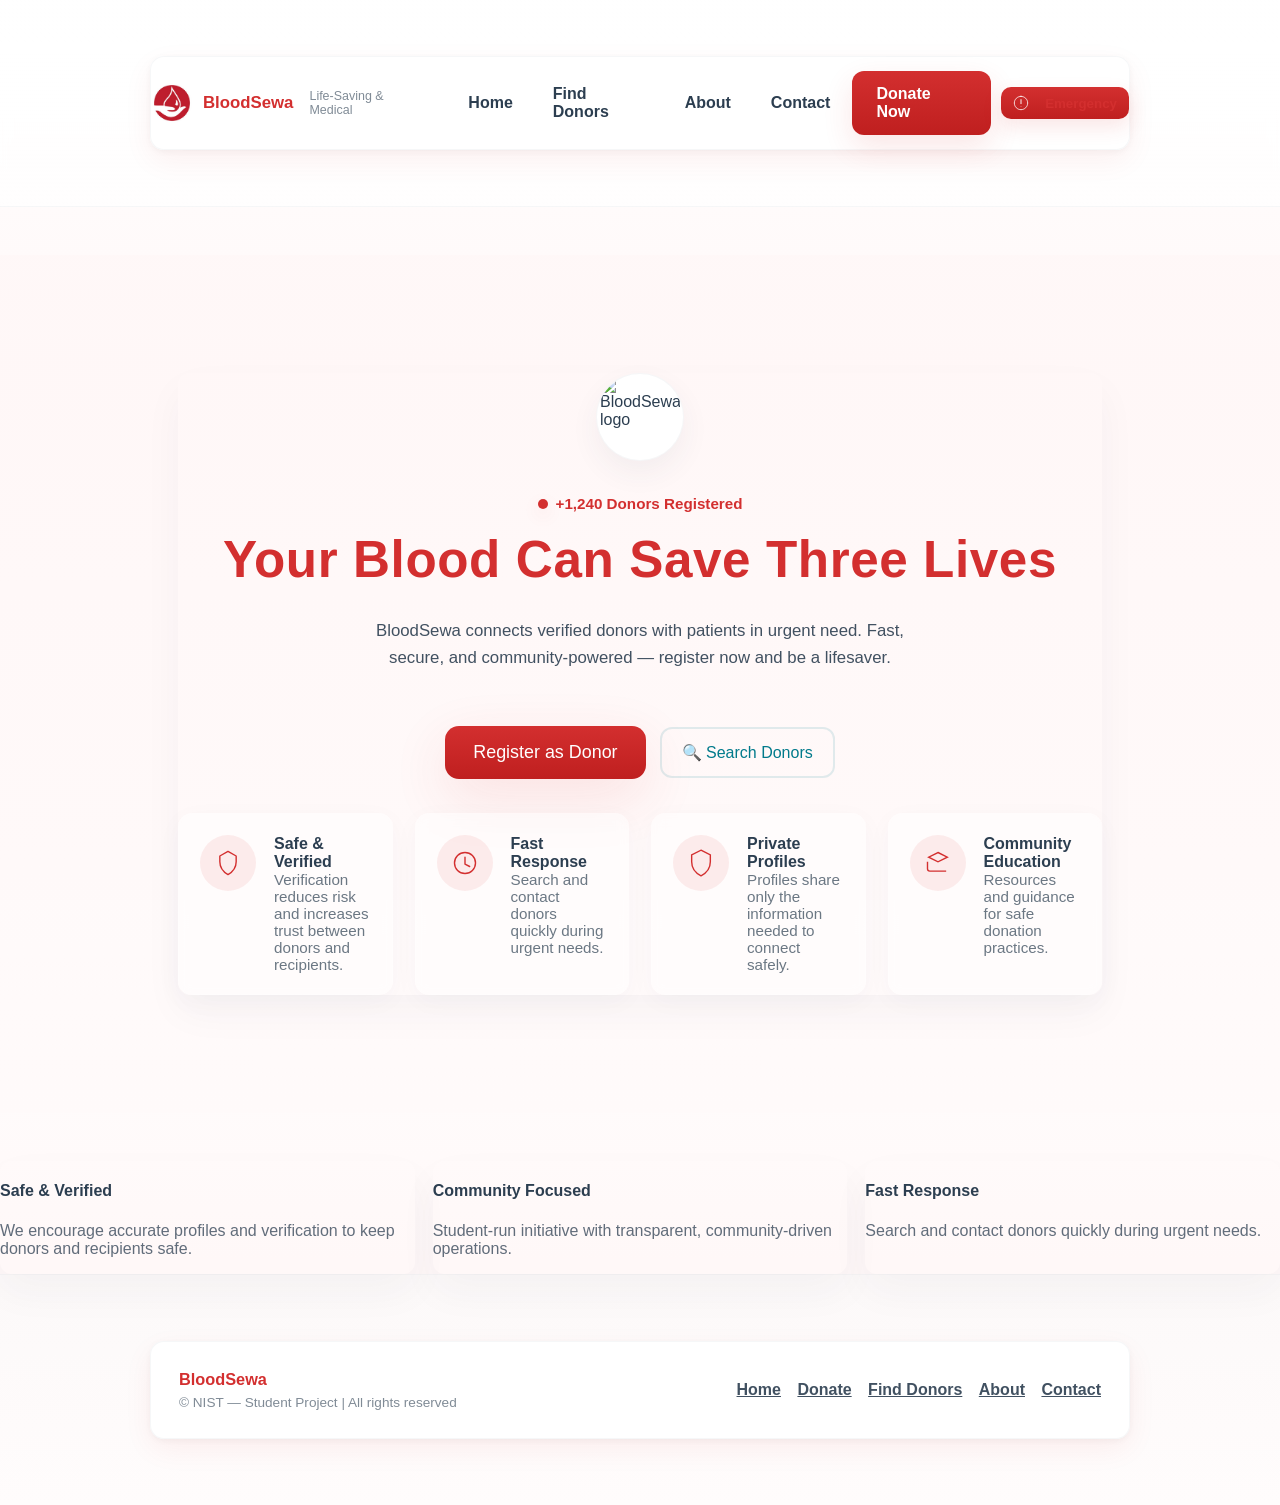
==== index.html @ 27cb2e5c "Saved progress of a working ver" ====
<!doctype html>
<html lang="en">
<head>
  <meta charset="utf-8" />
  <meta name="viewport" content="width=device-width,initial-scale=1" />
  <title>BloodSewa — Donate Blood. Save Lives.</title>
  <link rel="stylesheet" href="assets/style.css">
</head>
<body>
  <header class="site-header">
    <div class="container header-inner">
      <div class="brand">
        <img src="assets/logo.jpg" alt="BloodSewa" class="logo" onerror="this.style.display='none'" />
        <a href="index.html" class="brand-title">BloodSewa</a>
        <span class="brand-sub">Life-Saving & Medical</span>
      </div>

      <nav class="main-nav" aria-label="Primary navigation">
        <a href="index.html" class="nav-link">Home</a>
        <a href="search.php" class="nav-link">Find Donors</a>
        <a href="about.php" class="nav-link">About</a>
        <a href="contact.php" class="nav-link">Contact</a>
      </nav>

      <div style="margin-left:auto; display:flex; gap:10px; align-items:center;">
        <a href="register.php" class="btn btn-primary">Donate Now</a>
        <button id="emergencyBtn" class="btn" aria-label="Emergency contacts">
          <!-- phone / alert icon -->
          <svg width="16" height="16" viewBox="0 0 24 24" fill="none" xmlns="http://www.w3.org/2000/svg" aria-hidden="true"><path d="M12 2C6.48 2 2 6.48 2 12s4.48 10 10 10 10-4.48 10-10S17.52 2 12 2z" stroke="currentColor" stroke-width="1.2" stroke-linecap="round" stroke-linejoin="round"/><path d="M12 7v6" stroke="currentColor" stroke-width="1.4" stroke-linecap="round" stroke-linejoin="round"/><circle cx="12" cy="17" r="0.6" fill="currentColor"/></svg>
          <span style="font-weight:700; color:var(--primary); margin-left:4px">Emergency</span>
        </button>
      </div>
    </div>
  </header>

  <section class="hero-outer" aria-hidden="false">
    <div class="container">
      <section class="hero" aria-labelledby="hero-heading">
        <div class="hero-card">
          <div style="display:flex; align-items:center; gap:10px; justify-content:center; flex-direction:column;">
            <div class="hero-logo"><img src="assets/logo.jpeg" alt="BloodSewa logo"></div>
            <div class="live-stats"><span class="live-pulse" aria-hidden="true"></span>+1,240 Donors Registered</div>
            <h1 id="hero-heading" class="shimmer">Your Blood Can Save Three Lives</h1>
            <p class="lead">BloodSewa connects verified donors with patients in urgent need. Fast, secure, and community-powered — register now and be a lifesaver.</p>

            <div style="margin-top:26px; display:flex; gap:14px; align-items:center; justify-content:center; flex-wrap:wrap">
              <a class="cta-large" href="register.php">Register as Donor</a>
              <a class="cta-outline" href="search.php">🔍 Search Donors</a>
            </div>
          </div>

          <div class="features-grid" style="margin-top:34px; justify-content:center">
            <div class="feature-card">
              <div class="feature-icon" aria-hidden="true">
                <svg width="28" height="28" viewBox="0 0 24 24" fill="none"><path d="M12 2l7 4v5c0 5-3.5 9-7 11-3.5-2-7-6-7-11V6l7-4z" stroke="currentColor" stroke-width="1.2" stroke-linecap="round" stroke-linejoin="round"/></svg>
              </div>
              <div>
                <div class="feature-title">Safe & Verified</div>
                <div class="feature-desc">Verification reduces risk and increases trust between donors and recipients.</div>
              </div>
            </div>

            <div class="feature-card">
              <div class="feature-icon" aria-hidden="true">
                <svg width="28" height="28" viewBox="0 0 24 24" fill="none"><circle cx="12" cy="12" r="9" stroke="currentColor" stroke-width="1.2"/><path d="M12 7v6l4 2" stroke="currentColor" stroke-width="1.2" stroke-linecap="round" stroke-linejoin="round"/></svg>
              </div>
              <div>
                <div class="feature-title">Fast Response</div>
                <div class="feature-desc">Search and contact donors quickly during urgent needs.</div>
              </div>
            </div>

            <div class="feature-card">
              <div class="feature-icon" aria-hidden="true">
                <svg width="28" height="28" viewBox="0 0 24 24" fill="none"><path d="M12 1l8 4v6c0 6-4 10-8 12-4-2-8-6-8-12V5l8-4z" stroke="currentColor" stroke-width="1.2"/></svg>
              </div>
              <div>
                <div class="feature-title">Private Profiles</div>
                <div class="feature-desc">Profiles share only the information needed to connect safely.</div>
              </div>
            </div>

            <div class="feature-card">
              <div class="feature-icon" aria-hidden="true">
                <svg width="28" height="28" viewBox="0 0 24 24" fill="none"><path d="M12 3l8 4-8 4-8-4 8-4z" stroke="currentColor" stroke-width="1.2"/><path d="M3 11v6c0 1.2.8 2 2 2h14" stroke="currentColor" stroke-width="1.2"/></svg>
              </div>
              <div>
                <div class="feature-title">Community Education</div>
                <div class="feature-desc">Resources and guidance for safe donation practices.</div>
              </div>
            </div>
          </div>
        </div>

        <!-- removed hero image to keep layout minimal and premium -->
      </section>
    </div>
  </section>
    <section style="margin-top:28px; display:grid; grid-template-columns:repeat(auto-fit,minmax(220px,1fr)); gap:18px">
      <div class="hero-card">
        <h4>Safe & Verified</h4>
        <p style="color:rgba(44,62,80,0.75)">We encourage accurate profiles and verification to keep donors and recipients safe.</p>
      </div>
      <div class="hero-card">
        <h4>Community Focused</h4>
        <p style="color:rgba(44,62,80,0.75)">Student-run initiative with transparent, community-driven operations.</p>
      </div>
      <div class="hero-card">
        <h4>Fast Response</h4>
        <p style="color:rgba(44,62,80,0.75)">Search and contact donors quickly during urgent needs.</p>
      </div>
    </section>
  </main>

  <footer class="site-footer">
    <div class="container footer-inner">
      <div class="footer-left">
        <strong>BloodSewa</strong>
        <small>© NIST — Student Project | All rights reserved</small>
      </div>
      <div class="footer-links">
        <a href="index.html">Home</a>
        <a href="register.php">Donate</a>
        <a href="search.php">Find Donors</a>
        <a href="about.php">About</a>
        <a href="contact.php">Contact</a>
      </div>
    </div>
  </footer>

  <script src="assets/app.js"></script>
  <script>
    document.getElementById('emergencyBtn')?.addEventListener('click', ()=>{
      const confirmMsg = 'In case of emergency call local services immediately.\nDo you want to view quick emergency numbers?';
      if (!confirm(confirmMsg)) return; alert('Emergency contacts:\n• Local Hospital: 102\n• Ambulance: 108\n• Blood Bank: Contact donors from search results');
    });
  </script>
</body>
</html>
---- assets/style.css ----
:root{
	--primary: #D32F2F; /* Blood Red */
	--white: #FFFFFF;
	--muted: #F5F5F5; /* Light Healthcare Gray */
	--ink: #2C3E50; /* Deep Charcoal */
	--accent: #bf1f1f;
	--glass: rgba(255,255,255,0.6);
}

*{box-sizing:border-box}
html,body{height:100%}
body {
	font-family: Inter, 'Segoe UI', Roboto, 'Helvetica Neue', Arial, sans-serif;
	background: linear-gradient(180deg,#fff 0%, #fff8f8 40%);
	color:var(--ink);
	-webkit-font-smoothing:antialiased;
	-moz-osx-font-smoothing:grayscale;
	margin:0;
}

.container{
	max-width:980px;
	margin:48px auto;
	padding:28px;
	background: linear-gradient(180deg,var(--white), #fff);
	border-radius:14px;
	box-shadow: 0 10px 30px rgba(200,20,20,0.06), 0 2px 6px rgba(11,18,32,0.04);
	border: 1px solid rgba(44,62,80,0.04);
}

header .container{display:flex;align-items:center;gap:12px}
/* Header */
.site-header{ position:sticky; top:0; z-index:1200; backdrop-filter: blur(6px); background: linear-gradient(180deg, rgba(255,255,255,0.85), rgba(255,255,255,0.65)); border-bottom:1px solid rgba(44,62,80,0.04) }
.header-inner{ display:flex; align-items:center; gap:18px; padding:14px 0 }
.brand{ display:flex; align-items:center; gap:10px }
.logo{ width:42px; height:42px; object-fit:cover; border-radius:999px; display:block; margin:0 auto }
.brand-title{ font-weight:700; color:var(--primary); text-decoration:none; font-size:1.05rem }
.brand-sub{ font-size:0.78rem; color:rgba(44,62,80,0.6); margin-left:6px }
.main-nav{ margin-left:18px; display:flex; gap:14px; align-items:center }
.nav-link{ color:var(--ink); text-decoration:none; padding:8px 10px; border-radius:8px; font-weight:600; position:relative; transition:all .3s ease }
.nav-link::after{ content:''; position:absolute; left:10px; right:10px; bottom:4px; height:2px; background:var(--primary); transform:scaleX(0); transform-origin:left; transition:transform .28s ease }
.nav-link:hover::after{ transform:scaleX(1) }
.nav-link.cta{ background:linear-gradient(180deg,var(--primary),var(--accent)); color:var(--white); box-shadow:0 8px 20px rgba(211,47,47,0.12) }
.nav-link.cta:hover{ transform:translateY(-2px) }

#emergencyBtn, .emergency-btn{ background: linear-gradient(180deg,var(--primary),var(--accent)); color:var(--white); border:none; padding:8px 12px; border-radius:10px; cursor:pointer; box-shadow:0 8px 20px rgba(211,47,47,0.12); transition:transform .18s ease }
.emergency-btn:hover{ transform:translateY(-3px) }

/* Floating fab for small devices */
.fab-emergency{ position:fixed; right:20px; bottom:22px; z-index:1000; border-radius:999px; width:60px; height:60px; display:flex;align-items:center;justify-content:center; background:var(--primary); color:#fff; box-shadow:0 12px 30px rgba(211,47,47,0.18); animation: pulse 2s infinite; }

@keyframes pulse{ 0%{ transform:scale(1); box-shadow:0 8px 18px rgba(200,0,0,0.18)} 50%{ transform:scale(1.03); box-shadow:0 18px 40px rgba(200,0,0,0.22)} 100%{ transform:scale(1); } }

/* Form styles */
label{ display:block; margin:12px 0; font-size:0.95rem; color:var(--ink) }
input, textarea, select{ display:block; padding:12px 14px; width:100%; max-width:520px; border-radius:8px; border:1px solid rgba(44,62,80,0.06); background:var(--white); transition: box-shadow .3s ease, transform .18s ease }
input:focus, textarea:focus, select:focus{ outline:none; box-shadow:0 12px 30px rgba(211,47,47,0.08); transform: translateY(-2px) }
button{ padding:12px 16px; background:linear-gradient(180deg,var(--primary),var(--accent)); color:var(--white); border:none; border-radius:8px; cursor:pointer; box-shadow:0 10px 26px rgba(211,47,47,0.12); transition: transform .18s ease, box-shadow .18s ease }
button:hover{ transform: translateY(-3px); box-shadow:0 18px 40px rgba(211,47,47,0.16) }

/* Result list / cards */
ul#results{ list-style:none; padding:0; margin:18px 0; display:grid; grid-template-columns:1fr; gap:12px }
ul#results li{ background: linear-gradient(180deg,var(--white), #fffaf8); padding:14px; border-radius:8px; margin-bottom:0; border:1px solid rgba(44,62,80,0.04); display:flex; align-items:center; justify-content:space-between; transition: transform .28s cubic-bezier(.2,.9,.2,1), box-shadow .28s }
ul#results li:hover{ transform: translateY(-6px); box-shadow: 0 22px 46px rgba(44,62,80,0.06) }
ul#results a{ text-decoration:none; color:var(--ink); font-weight:600 }

.badge{ background: rgba(200,0,0,0.08); color:var(--accent); padding:6px 8px; border-radius:8px; font-weight:700 }

/* Profile pre styling */
pre#profile{ background: linear-gradient(180deg,var(--white), #fff9f9); padding:16px; border-radius:8px; color:var(--ink); border:1px solid rgba(44,62,80,0.04) }

/* Header/footer compact */
footer .container{ display:flex; align-items:center; justify-content:space-between }

/* Shimmer for headings */
.shimmer{ position:relative; display:inline-block; overflow:hidden }
.shimmer::after{ content:''; position:absolute; left:-120%; top:0; height:100%; width:120%; background: linear-gradient(90deg, rgba(255,255,255,0), rgba(255,255,255,0.6), rgba(255,255,255,0)); transform:skewX(-20deg); animation: shimmer 2.4s infinite }
@keyframes shimmer{ to { left:120% } }

/* Responsive tweaks */
@media (max-width:720px){
	.container{ margin:20px;padding:18px }
	header .container{ flex-wrap:wrap }
	.fab-emergency{ display:flex }
}

@media (min-width:721px){ .fab-emergency{ display:none } }

/* Home hero */
.hero{ display:grid; grid-template-columns: 1fr 420px; gap:32px; align-items:center; padding:18px 0 }
.hero-card{ padding:28px; background:linear-gradient(180deg,var(--white), #fff8f8); border-radius:12px; box-shadow:0 18px 40px rgba(44,62,80,0.04); }
.hero h1{ font-size:2.1rem; color:var(--primary); margin:0 0 12px }
.hero p.lead{ color:rgba(44,62,80,0.8); margin:0 0 18px; line-height:1.45 }
.cta-large{ display:inline-block; padding:12px 20px; font-size:1rem; border-radius:10px; background:linear-gradient(180deg,var(--primary),var(--accent)); color:var(--white); box-shadow:0 14px 40px rgba(211,47,47,0.12); text-decoration:none }

@media (max-width:880px){ .hero{ grid-template-columns:1fr; } }

/* --- Overrides & Enhanced Styles for de-boxed hero and CTAs --- */
:root{
	--accent-2: #017A8B; /* supportive teal accent */
	--warm: #F59E0B; /* warm highlight */
}

/* Button & CTA primitives */
.btn{ display:inline-flex; align-items:center; gap:12px; justify-content:center; padding:12px 18px; border-radius:12px; font-weight:700; cursor:pointer; text-decoration:none }
.btn-primary{ background:linear-gradient(180deg,var(--primary),var(--accent)); color:var(--white); box-shadow:0 12px 30px rgba(211,47,47,0.12); padding:14px 24px }
.btn-outline{ background:transparent; color:var(--primary); border:2px solid rgba(211,47,47,0.12); box-shadow:none; padding:12px 20px }

/* Hero full-bleed container */
.hero-outer{ width:100%; background: linear-gradient(180deg, rgba(255,246,246,0.6), rgba(255,250,250,0.95)); }
.hero-outer .container{ background:transparent; box-shadow:none; border:none; padding-top:100px; padding-bottom:100px }
.hero{ display:grid; grid-template-columns: 1fr; gap:36px; align-items:center; max-width:1100px; margin:0 auto }
.hero-card{ padding:0; background:transparent }

.hero h1{ font-size:3.2rem; color:var(--primary); margin:12px 0 8px; line-height:1.02; font-weight:900; letter-spacing:0.6px; text-align:center }
.hero p.lead{ color:rgba(44,62,80,0.9); margin:14px 0 18px; line-height:1.6; font-size:1.05rem; max-width:60ch; text-align:center; margin-left:auto; margin-right:auto }

.cta-large{ display:inline-flex; align-items:center; gap:12px; padding:16px 28px; font-size:1.12rem; border-radius:14px; background:linear-gradient(180deg,var(--primary),var(--accent)); color:var(--white); box-shadow:0 18px 56px rgba(211,47,47,0.12); text-decoration:none }
.cta-outline{ display:inline-flex; align-items:center; gap:10px; padding:14px 20px; border-radius:12px; border:2px solid rgba(1,122,139,0.12); background:transparent; color:var(--accent-2); text-decoration:none }
.cta-outline:hover{ background: rgba(1,122,139,0.06); color:#004f56; border-color: rgba(1,122,139,0.18) }

.live-stats{ display:inline-block; margin:6px 0 0 0; color:var(--primary); font-weight:800; font-size:0.95rem }
.live-pulse{ width:10px; height:10px; background:var(--primary); border-radius:999px; display:inline-block; margin-right:8px; box-shadow:0 6px 18px rgba(211,47,47,0.12); animation: pulse 2s infinite }

/* hero logo circle top-left when needed */
.hero-logo{ position:relative; width:88px; height:88px; border-radius:999px; overflow:hidden; display:flex; align-items:center; justify-content:center; background:var(--white); box-shadow:0 12px 30px rgba(44,62,80,0.06); border:1px solid rgba(44,62,80,0.04); margin-bottom:18px; margin-left:auto; margin-right:auto }
.hero-logo img{ width:80px; height:80px; object-fit:cover; display:block }

/* Features grid simplified and more spacious */
.features-grid{ display:grid; grid-template-columns:repeat(4,1fr); gap:22px; margin-top:28px; align-items:stretch }
.feature-card{ background: rgba(255,255,255,0.45); backdrop-filter: blur(6px); padding:22px; border-radius:14px; box-shadow:0 6px 26px rgba(44,62,80,0.03); display:flex; gap:18px; align-items:flex-start }
.feature-icon{ width:56px; height:56px; flex:0 0 56px; border-radius:999px; background: rgba(211,47,47,0.08); display:flex; align-items:center; justify-content:center; color:var(--primary); font-weight:800 }
.feature-title{ font-weight:800; color:var(--ink); font-size:1rem }
.feature-desc{ color:rgba(44,62,80,0.7); font-size:0.95rem }

@media (max-width:1000px){ .features-grid{ grid-template-columns:repeat(2,1fr) } }
@media (max-width:600px){ .features-grid{ grid-template-columns:1fr } .hero{ gap:18px } .hero h1{ font-size:2.4rem } }

/* Footer polish */
footer.site-footer{ padding:18px 0; background: linear-gradient(180deg, rgba(250,250,250,0.6), rgba(255,255,255,0.6)); border-top:1px solid rgba(44,62,80,0.04); }
.footer-inner{ display:flex; gap:12px; align-items:center; justify-content:space-between }
.footer-left{ display:flex; flex-direction:column; gap:6px; color:rgba(44,62,80,0.8) }
.footer-left strong{ color:var(--primary); font-size:1.02rem }
.footer-left small{ color:rgba(44,62,80,0.6); font-size:0.85rem }
.footer-links a{ margin-left:12px; color:rgba(44,62,80,0.9); font-weight:600 }
.footer-links a:first-child{ margin-left:0 }
.footer-links a:hover{ color:var(--primary); text-decoration:underline }

/* Header refinement: taller nav and spacing */
.site-header{ padding:8px 0 }
.header-inner{ gap:28px }
.main-nav{ gap:20px }
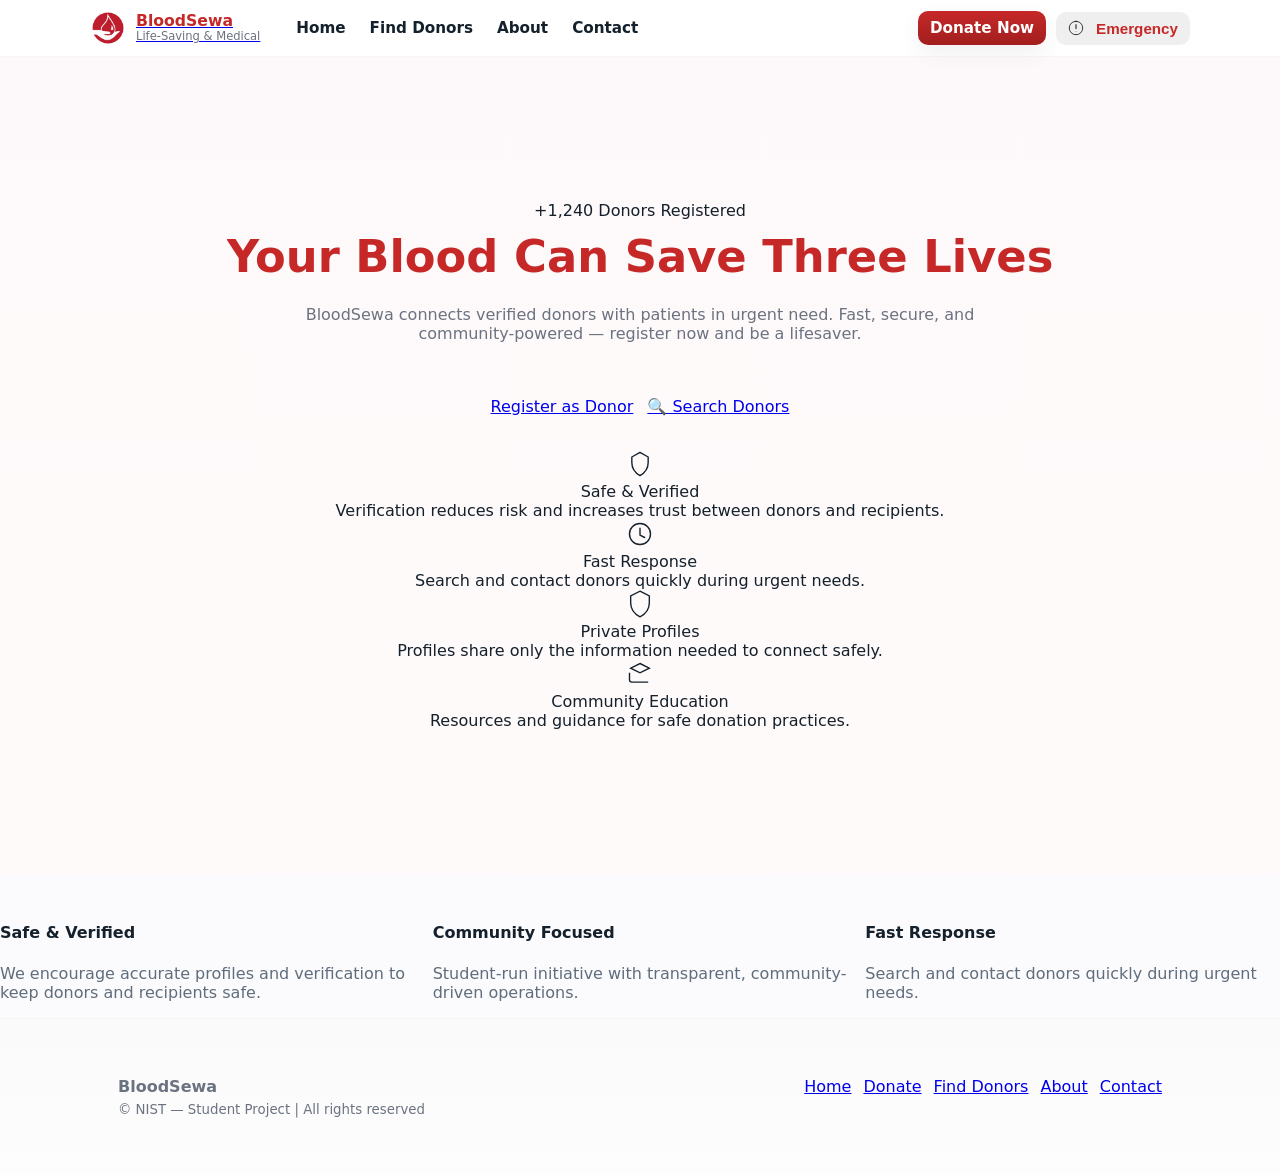
==== commit d4343b45: "fixed styling" ====
--- a/index.html
+++ b/index.html
@@ -9,11 +9,13 @@
 <body>
   <header class="site-header">
     <div class="container header-inner">
-      <div class="brand">
-        <img src="assets/logo.jpg" alt="BloodSewa" class="logo" onerror="this.style.display='none'" />
-        <a href="index.html" class="brand-title">BloodSewa</a>
-        <span class="brand-sub">Life-Saving & Medical</span>
-      </div>
+      <a href="index.html" class="brand brand-link">
+        <img src="assets/logo.jpg" alt="BloodSewa" class="logo" onerror="this.style.display='none' " />
+        <div class="brand-text">
+          <span class="brand-title">BloodSewa</span>
+          <span class="brand-sub">Life-Saving & Medical</span>
+        </div>
+      </a>
 
       <nav class="main-nav" aria-label="Primary navigation">
         <a href="index.html" class="nav-link">Home</a>
--- a/assets/style.css
+++ b/assets/style.css
@@ -18,138 +18,96 @@
 	-moz-osx-font-smoothing:grayscale;
 	margin:0;
 }
-
-.container{
-	max-width:980px;
-	margin:48px auto;
-	padding:28px;
-	background: linear-gradient(180deg,var(--white), #fff);
-	border-radius:14px;
-	box-shadow: 0 10px 30px rgba(200,20,20,0.06), 0 2px 6px rgba(11,18,32,0.04);
-	border: 1px solid rgba(44,62,80,0.04);
+/* Redesigned theme - modern, clean, accessible */
+:root{
+  --bg:#FBFBFD;
+  --surface:#FFFFFF;
+  --muted:#F2F4F7;
+  --primary:#C62828; /* blood red */
+  --primary-600:#A21E1E;
+  --accent:#BF1F1F;
+  --ink:#14202B;
+  --subtle:#6B7280;
+  --radius:12px;
+  --glass: rgba(255,255,255,0.6);
 }
 
-header .container{display:flex;align-items:center;gap:12px}
+*{box-sizing:border-box}
+html,body{height:100%}
+body{font-family: Inter, 'Segoe UI', Roboto, system-ui, -apple-system, 'Helvetica Neue', Arial; background:var(--bg); color:var(--ink); margin:0; -webkit-font-smoothing:antialiased}
+
+/* Layout container */
+.container{max-width:1100px;margin:36px auto;padding:28px;background:transparent}
+
 /* Header */
-.site-header{ position:sticky; top:0; z-index:1200; backdrop-filter: blur(6px); background: linear-gradient(180deg, rgba(255,255,255,0.85), rgba(255,255,255,0.65)); border-bottom:1px solid rgba(44,62,80,0.04) }
-.header-inner{ display:flex; align-items:center; gap:18px; padding:14px 0 }
-.brand{ display:flex; align-items:center; gap:10px }
-.logo{ width:42px; height:42px; object-fit:cover; border-radius:999px; display:block; margin:0 auto }
-.brand-title{ font-weight:700; color:var(--primary); text-decoration:none; font-size:1.05rem }
-.brand-sub{ font-size:0.78rem; color:rgba(44,62,80,0.6); margin-left:6px }
-.main-nav{ margin-left:18px; display:flex; gap:14px; align-items:center }
-.nav-link{ color:var(--ink); text-decoration:none; padding:8px 10px; border-radius:8px; font-weight:600; position:relative; transition:all .3s ease }
-.nav-link::after{ content:''; position:absolute; left:10px; right:10px; bottom:4px; height:2px; background:var(--primary); transform:scaleX(0); transform-origin:left; transition:transform .28s ease }
-.nav-link:hover::after{ transform:scaleX(1) }
-.nav-link.cta{ background:linear-gradient(180deg,var(--primary),var(--accent)); color:var(--white); box-shadow:0 8px 20px rgba(211,47,47,0.12) }
-.nav-link.cta:hover{ transform:translateY(-2px) }
+.site-header{position:sticky;top:0;z-index:1400;background:linear-gradient(180deg, rgba(255,255,255,0.9), rgba(255,255,255,0.8));backdrop-filter:blur(6px);border-bottom:1px solid rgba(20,32,43,0.04)}
+.header-inner{display:flex;align-items:center;gap:12px;padding:10px 0;max-width:1100px;margin:0 auto}
+.brand{display:flex;align-items:center;gap:10px}
+.logo{width:36px;height:36px;border-radius:999px;object-fit:cover;flex:0 0 36px}
+.brand-text{display:flex;flex-direction:column;line-height:1}
+.brand-title{font-weight:800;color:var(--primary);text-decoration:none;font-size:0.98rem}
+.brand-sub{font-size:0.72rem;color:var(--subtle);margin-top:2px}
 
-#emergencyBtn, .emergency-btn{ background: linear-gradient(180deg,var(--primary),var(--accent)); color:var(--white); border:none; padding:8px 12px; border-radius:10px; cursor:pointer; box-shadow:0 8px 20px rgba(211,47,47,0.12); transition:transform .18s ease }
-.emergency-btn:hover{ transform:translateY(-3px) }
+.main-nav{margin-left:16px;display:flex;gap:8px;align-items:center}
+.nav-link{color:var(--ink);text-decoration:none;padding:6px 8px;border-radius:8px;font-weight:700;font-size:0.95rem;transition:background .18s,color .18s}
+.nav-link:hover{background:var(--muted)}
 
-/* Floating fab for small devices */
-.fab-emergency{ position:fixed; right:20px; bottom:22px; z-index:1000; border-radius:999px; width:60px; height:60px; display:flex;align-items:center;justify-content:center; background:var(--primary); color:#fff; box-shadow:0 12px 30px rgba(211,47,47,0.18); animation: pulse 2s infinite; }
+.nav-actions{margin-left:auto;display:flex;gap:8px;align-items:center}
 
-@keyframes pulse{ 0%{ transform:scale(1); box-shadow:0 8px 18px rgba(200,0,0,0.18)} 50%{ transform:scale(1.03); box-shadow:0 18px 40px rgba(200,0,0,0.22)} 100%{ transform:scale(1); } }
+.btn{display:inline-flex;align-items:center;gap:8px;padding:8px 12px;border-radius:10px;font-weight:700;cursor:pointer;text-decoration:none;border:none;font-size:0.95rem}
+.btn-primary{background:linear-gradient(180deg,var(--primary),var(--primary-600));color:#fff;box-shadow:0 8px 22px rgba(18,24,28,0.06)}
+.btn-outline{background:transparent;color:var(--primary);border:1px solid rgba(198,60,60,0.08)}
 
-/* Form styles */
-label{ display:block; margin:12px 0; font-size:0.95rem; color:var(--ink) }
-input, textarea, select{ display:block; padding:12px 14px; width:100%; max-width:520px; border-radius:8px; border:1px solid rgba(44,62,80,0.06); background:var(--white); transition: box-shadow .3s ease, transform .18s ease }
-input:focus, textarea:focus, select:focus{ outline:none; box-shadow:0 12px 30px rgba(211,47,47,0.08); transform: translateY(-2px) }
-button{ padding:12px 16px; background:linear-gradient(180deg,var(--primary),var(--accent)); color:var(--white); border:none; border-radius:8px; cursor:pointer; box-shadow:0 10px 26px rgba(211,47,47,0.12); transition: transform .18s ease, box-shadow .18s ease }
-button:hover{ transform: translateY(-3px); box-shadow:0 18px 40px rgba(211,47,47,0.16) }
+.emergency-btn{background:linear-gradient(180deg,var(--primary),var(--primary-600));color:#fff;padding:10px 12px;border-radius:12px;display:inline-flex;align-items:center;gap:10px}
+.emergency-btn svg{opacity:0.95}
 
-/* Result list / cards */
-ul#results{ list-style:none; padding:0; margin:18px 0; display:grid; grid-template-columns:1fr; gap:12px }
-ul#results li{ background: linear-gradient(180deg,var(--white), #fffaf8); padding:14px; border-radius:8px; margin-bottom:0; border:1px solid rgba(44,62,80,0.04); display:flex; align-items:center; justify-content:space-between; transition: transform .28s cubic-bezier(.2,.9,.2,1), box-shadow .28s }
-ul#results li:hover{ transform: translateY(-6px); box-shadow: 0 22px 46px rgba(44,62,80,0.06) }
-ul#results a{ text-decoration:none; color:var(--ink); font-weight:600 }
+/* Hero */
+.hero-outer{width:100%;background:linear-gradient(180deg, rgba(255,247,247,0.6), rgba(255,250,250,0.95));padding:80px 0}
+.hero-logo{display:none}
+.hero{max-width:980px;margin:0 auto;text-align:center}
+.hero h1{font-size:2.8rem;color:var(--primary);margin:0 0 12px}
+.hero p.lead{color:var(--subtle);max-width:70ch;margin:0 auto 18px}
 
-.badge{ background: rgba(200,0,0,0.08); color:var(--accent); padding:6px 8px; border-radius:8px; font-weight:700 }
+/* Cards and lists */
+.card{background:var(--surface);border-radius:var(--radius);padding:16px;border:1px solid rgba(20,32,43,0.04);box-shadow:0 8px 30px rgba(15,20,25,0.03)}
+.result-grid{display:grid;grid-template-columns:repeat(auto-fit,minmax(260px,1fr));gap:16px}
+.donor-card{display:flex;flex-direction:column;gap:10px}
+.donor-meta{display:flex;justify-content:space-between;align-items:center}
+.donor-name{font-weight:800;color:var(--primary);font-size:1.05rem}
+.donor-badge{background:rgba(198,60,60,0.08);color:var(--accent);padding:6px 8px;border-radius:10px;font-weight:800}
+.donor-sub{color:var(--subtle);font-size:0.95rem}
 
-/* Profile pre styling */
-pre#profile{ background: linear-gradient(180deg,var(--white), #fff9f9); padding:16px; border-radius:8px; color:var(--ink); border:1px solid rgba(44,62,80,0.04) }
+/* Profile card */
+.profile-card-inner{background:var(--surface);padding:18px;border-radius:12px;border:1px solid rgba(20,32,43,0.04)}
+.profile-row{display:flex;justify-content:space-between;gap:12px;padding:10px 0;border-bottom:1px dashed rgba(20,32,43,0.04)}
+.profile-row:last-child{border-bottom:none}
+.profile-value{color:var(--ink);font-weight:700}
 
-/* Header/footer compact */
-footer .container{ display:flex; align-items:center; justify-content:space-between }
+/* Forms */
+label{display:block;margin:10px 0;font-weight:700;color:var(--ink)}
+input,textarea,select{width:100%;padding:10px 12px;border-radius:10px;border:1px solid rgba(20,32,43,0.06);background:var(--surface)}
 
-/* Shimmer for headings */
-.shimmer{ position:relative; display:inline-block; overflow:hidden }
-.shimmer::after{ content:''; position:absolute; left:-120%; top:0; height:100%; width:120%; background: linear-gradient(90deg, rgba(255,255,255,0), rgba(255,255,255,0.6), rgba(255,255,255,0)); transform:skewX(-20deg); animation: shimmer 2.4s infinite }
-@keyframes shimmer{ to { left:120% } }
+/* Footer */
+.site-footer{background:linear-gradient(180deg, rgba(250,250,250,0.6), rgba(255,255,255,0.6));padding:30px 0;border-top:1px solid rgba(20,32,43,0.04)}
+.footer-inner{max-width:1100px;margin:0 auto;display:flex;gap:20px;align-items:flex-start;justify-content:space-between}
+.footer-left{display:flex;flex-direction:column;gap:6px;color:var(--subtle)}
+.footer-links{display:flex;gap:12px;flex-wrap:wrap}
 
-/* Responsive tweaks */
-@media (max-width:720px){
-	.container{ margin:20px;padding:18px }
-	header .container{ flex-wrap:wrap }
-	.fab-emergency{ display:flex }
+/* Utilities */
+.muted{color:var(--subtle)}
+.shimmer{position:relative;display:inline-block;overflow:hidden}
+.shimmer::after{content:'';position:absolute;left:-120%;top:0;height:100%;width:120%;background:linear-gradient(90deg, rgba(255,255,255,0), rgba(255,255,255,0.6), rgba(255,255,255,0));transform:skewX(-20deg);animation:shimmer 2.4s infinite}
+@keyframes shimmer{to{left:120%}}
+
+/* Responsive */
+@media(max-width:900px){.header-inner{padding:12px}.hero h1{font-size:2rem}.result-grid{grid-template-columns:1fr}.footer-inner{flex-direction:column;align-items:flex-start}}
+
+/* small helper spacing */
+.mt-8{margin-top:8px}
+.mt-12{margin-top:12px}
+/* --- Overrides & Enhanced Styles for de-boxed hero and CTAs --- */
+
+:root{
+
+	--accent-2: #017A8B; /* supportive teal accent */
 }
-
-@media (min-width:721px){ .fab-emergency{ display:none } }
-
-/* Home hero */
-.hero{ display:grid; grid-template-columns: 1fr 420px; gap:32px; align-items:center; padding:18px 0 }
-.hero-card{ padding:28px; background:linear-gradient(180deg,var(--white), #fff8f8); border-radius:12px; box-shadow:0 18px 40px rgba(44,62,80,0.04); }
-.hero h1{ font-size:2.1rem; color:var(--primary); margin:0 0 12px }
-.hero p.lead{ color:rgba(44,62,80,0.8); margin:0 0 18px; line-height:1.45 }
-.cta-large{ display:inline-block; padding:12px 20px; font-size:1rem; border-radius:10px; background:linear-gradient(180deg,var(--primary),var(--accent)); color:var(--white); box-shadow:0 14px 40px rgba(211,47,47,0.12); text-decoration:none }
-
-@media (max-width:880px){ .hero{ grid-template-columns:1fr; } }
-
-/* --- Overrides & Enhanced Styles for de-boxed hero and CTAs --- */
-:root{
-	--accent-2: #017A8B; /* supportive teal accent */
-	--warm: #F59E0B; /* warm highlight */
-}
-
-/* Button & CTA primitives */
-.btn{ display:inline-flex; align-items:center; gap:12px; justify-content:center; padding:12px 18px; border-radius:12px; font-weight:700; cursor:pointer; text-decoration:none }
-.btn-primary{ background:linear-gradient(180deg,var(--primary),var(--accent)); color:var(--white); box-shadow:0 12px 30px rgba(211,47,47,0.12); padding:14px 24px }
-.btn-outline{ background:transparent; color:var(--primary); border:2px solid rgba(211,47,47,0.12); box-shadow:none; padding:12px 20px }
-
-/* Hero full-bleed container */
-.hero-outer{ width:100%; background: linear-gradient(180deg, rgba(255,246,246,0.6), rgba(255,250,250,0.95)); }
-.hero-outer .container{ background:transparent; box-shadow:none; border:none; padding-top:100px; padding-bottom:100px }
-.hero{ display:grid; grid-template-columns: 1fr; gap:36px; align-items:center; max-width:1100px; margin:0 auto }
-.hero-card{ padding:0; background:transparent }
-
-.hero h1{ font-size:3.2rem; color:var(--primary); margin:12px 0 8px; line-height:1.02; font-weight:900; letter-spacing:0.6px; text-align:center }
-.hero p.lead{ color:rgba(44,62,80,0.9); margin:14px 0 18px; line-height:1.6; font-size:1.05rem; max-width:60ch; text-align:center; margin-left:auto; margin-right:auto }
-
-.cta-large{ display:inline-flex; align-items:center; gap:12px; padding:16px 28px; font-size:1.12rem; border-radius:14px; background:linear-gradient(180deg,var(--primary),var(--accent)); color:var(--white); box-shadow:0 18px 56px rgba(211,47,47,0.12); text-decoration:none }
-.cta-outline{ display:inline-flex; align-items:center; gap:10px; padding:14px 20px; border-radius:12px; border:2px solid rgba(1,122,139,0.12); background:transparent; color:var(--accent-2); text-decoration:none }
-.cta-outline:hover{ background: rgba(1,122,139,0.06); color:#004f56; border-color: rgba(1,122,139,0.18) }
-
-.live-stats{ display:inline-block; margin:6px 0 0 0; color:var(--primary); font-weight:800; font-size:0.95rem }
-.live-pulse{ width:10px; height:10px; background:var(--primary); border-radius:999px; display:inline-block; margin-right:8px; box-shadow:0 6px 18px rgba(211,47,47,0.12); animation: pulse 2s infinite }
-
-/* hero logo circle top-left when needed */
-.hero-logo{ position:relative; width:88px; height:88px; border-radius:999px; overflow:hidden; display:flex; align-items:center; justify-content:center; background:var(--white); box-shadow:0 12px 30px rgba(44,62,80,0.06); border:1px solid rgba(44,62,80,0.04); margin-bottom:18px; margin-left:auto; margin-right:auto }
-.hero-logo img{ width:80px; height:80px; object-fit:cover; display:block }
-
-/* Features grid simplified and more spacious */
-.features-grid{ display:grid; grid-template-columns:repeat(4,1fr); gap:22px; margin-top:28px; align-items:stretch }
-.feature-card{ background: rgba(255,255,255,0.45); backdrop-filter: blur(6px); padding:22px; border-radius:14px; box-shadow:0 6px 26px rgba(44,62,80,0.03); display:flex; gap:18px; align-items:flex-start }
-.feature-icon{ width:56px; height:56px; flex:0 0 56px; border-radius:999px; background: rgba(211,47,47,0.08); display:flex; align-items:center; justify-content:center; color:var(--primary); font-weight:800 }
-.feature-title{ font-weight:800; color:var(--ink); font-size:1rem }
-.feature-desc{ color:rgba(44,62,80,0.7); font-size:0.95rem }
-
-@media (max-width:1000px){ .features-grid{ grid-template-columns:repeat(2,1fr) } }
-@media (max-width:600px){ .features-grid{ grid-template-columns:1fr } .hero{ gap:18px } .hero h1{ font-size:2.4rem } }
-
-/* Footer polish */
-footer.site-footer{ padding:18px 0; background: linear-gradient(180deg, rgba(250,250,250,0.6), rgba(255,255,255,0.6)); border-top:1px solid rgba(44,62,80,0.04); }
-.footer-inner{ display:flex; gap:12px; align-items:center; justify-content:space-between }
-.footer-left{ display:flex; flex-direction:column; gap:6px; color:rgba(44,62,80,0.8) }
-.footer-left strong{ color:var(--primary); font-size:1.02rem }
-.footer-left small{ color:rgba(44,62,80,0.6); font-size:0.85rem }
-.footer-links a{ margin-left:12px; color:rgba(44,62,80,0.9); font-weight:600 }
-.footer-links a:first-child{ margin-left:0 }
-.footer-links a:hover{ color:var(--primary); text-decoration:underline }
-
-/* Header refinement: taller nav and spacing */
-.site-header{ padding:8px 0 }
-.header-inner{ gap:28px }
-.main-nav{ gap:20px }
-
-
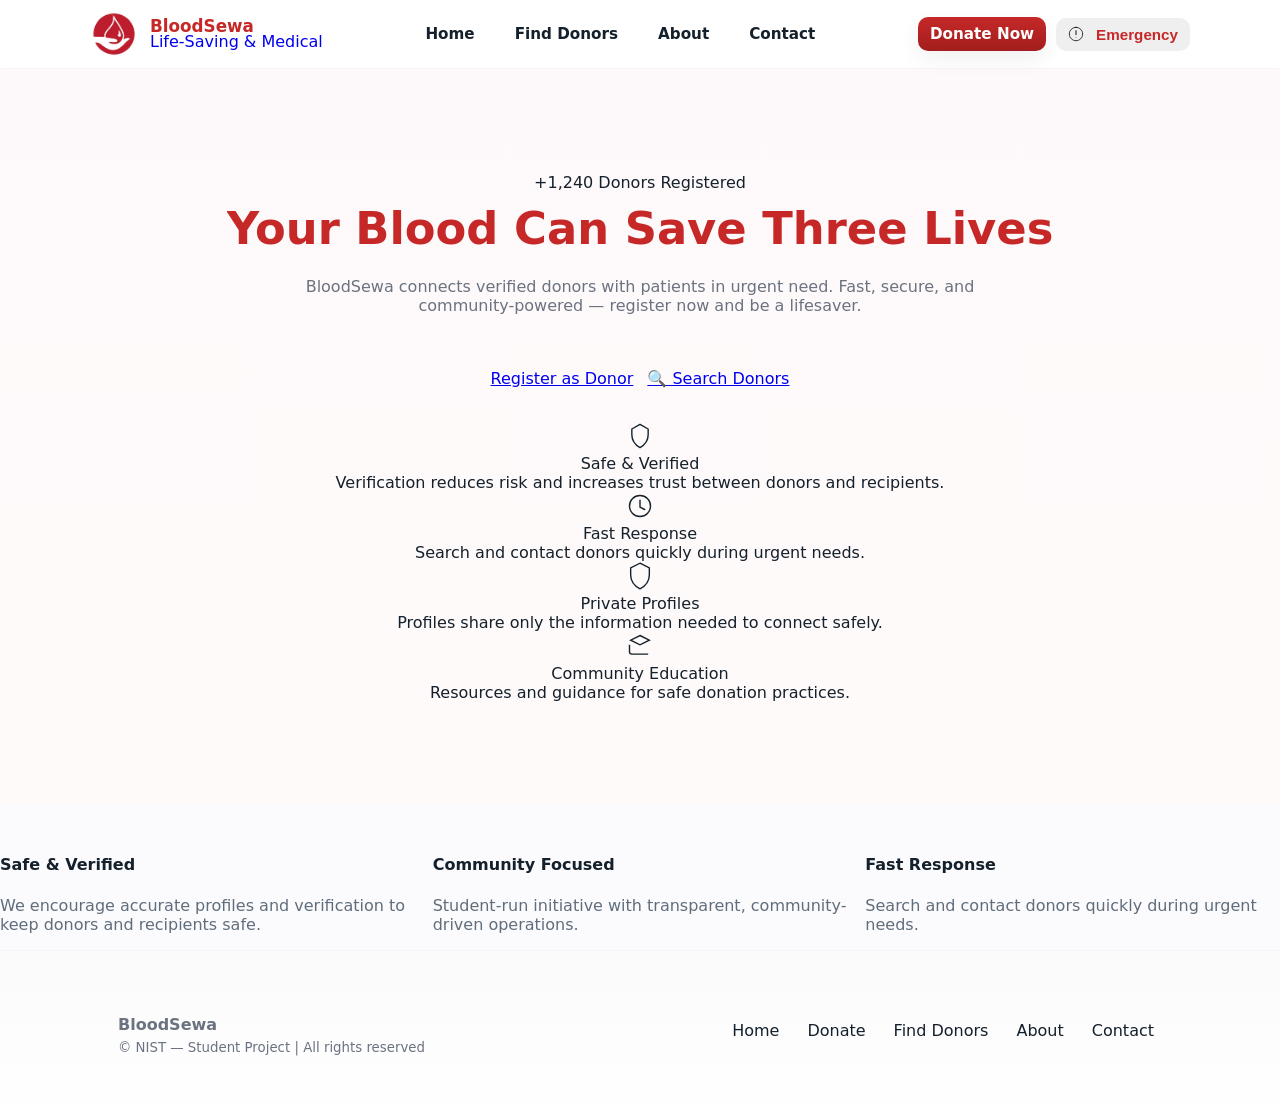
==== commit 48e57c0e: "styling updated" ====
--- a/index.html
+++ b/index.html
@@ -40,7 +40,7 @@
       <section class="hero" aria-labelledby="hero-heading">
         <div class="hero-card">
           <div style="display:flex; align-items:center; gap:10px; justify-content:center; flex-direction:column;">
-            <div class="hero-logo"><img src="assets/logo.jpeg" alt="BloodSewa logo"></div>
+            <div class="hero-logo"><img src="assets/logo.jpg" alt="BloodSewa logo"></div>
             <div class="live-stats"><span class="live-pulse" aria-hidden="true"></span>+1,240 Donors Registered</div>
             <h1 id="hero-heading" class="shimmer">Your Blood Can Save Three Lives</h1>
             <p class="lead">BloodSewa connects verified donors with patients in urgent need. Fast, secure, and community-powered — register now and be a lifesaver.</p>
@@ -131,11 +131,5 @@
   </footer>
 
   <script src="assets/app.js"></script>
-  <script>
-    document.getElementById('emergencyBtn')?.addEventListener('click', ()=>{
-      const confirmMsg = 'In case of emergency call local services immediately.\nDo you want to view quick emergency numbers?';
-      if (!confirm(confirmMsg)) return; alert('Emergency contacts:\n• Local Hospital: 102\n• Ambulance: 108\n• Blood Bank: Contact donors from search results');
-    });
-  </script>
 </body>
 </html>
--- a/assets/style.css
+++ b/assets/style.css
@@ -41,18 +41,18 @@
 
 /* Header */
 .site-header{position:sticky;top:0;z-index:1400;background:linear-gradient(180deg, rgba(255,255,255,0.9), rgba(255,255,255,0.8));backdrop-filter:blur(6px);border-bottom:1px solid rgba(20,32,43,0.04)}
-.header-inner{display:flex;align-items:center;gap:12px;padding:10px 0;max-width:1100px;margin:0 auto}
-.brand{display:flex;align-items:center;gap:10px}
-.logo{width:36px;height:36px;border-radius:999px;object-fit:cover;flex:0 0 36px}
+.header-inner{display:grid;grid-template-columns:auto 1fr auto;align-items:center;gap:16px;padding:10px 0;max-width:1100px;margin:0 auto}
+.brand{display:flex;align-items:center;gap:12px}
+.brand-link{display:inline-flex;align-items:center;text-decoration:none}
+.logo{width:48px;height:48px;border-radius:999px;object-fit:cover;flex:0 0 48px}
 .brand-text{display:flex;flex-direction:column;line-height:1}
-.brand-title{font-weight:800;color:var(--primary);text-decoration:none;font-size:0.98rem}
-.brand-sub{font-size:0.72rem;color:var(--subtle);margin-top:2px}
+.brand-title{font-weight:800;color:var(--primary);text-decoration:none;font-size:1.05rem;margin-right:0}
 
-.main-nav{margin-left:16px;display:flex;gap:8px;align-items:center}
-.nav-link{color:var(--ink);text-decoration:none;padding:6px 8px;border-radius:8px;font-weight:700;font-size:0.95rem;transition:background .18s,color .18s}
+.main-nav{justify-self:center;display:flex;gap:16px;align-items:center}
+.nav-link{color:var(--ink);text-decoration:none;padding:8px 12px;border-radius:8px;font-weight:700;font-size:0.95rem;transition:background .18s,color .18s}
 .nav-link:hover{background:var(--muted)}
 
-.nav-actions{margin-left:auto;display:flex;gap:8px;align-items:center}
+.nav-actions{justify-self:end;display:flex;gap:10px;align-items:center}
 
 .btn{display:inline-flex;align-items:center;gap:8px;padding:8px 12px;border-radius:10px;font-weight:700;cursor:pointer;text-decoration:none;border:none;font-size:0.95rem}
 .btn-primary{background:linear-gradient(180deg,var(--primary),var(--primary-600));color:#fff;box-shadow:0 8px 22px rgba(18,24,28,0.06)}
@@ -62,7 +62,7 @@
 .emergency-btn svg{opacity:0.95}
 
 /* Hero */
-.hero-outer{width:100%;background:linear-gradient(180deg, rgba(255,247,247,0.6), rgba(255,250,250,0.95));padding:80px 0}
+.hero-outer{width:100%;background:linear-gradient(180deg, rgba(255,247,247,0.6), rgba(255,250,250,0.95));padding:40px 0}
 .hero-logo{display:none}
 .hero{max-width:980px;margin:0 auto;text-align:center}
 .hero h1{font-size:2.8rem;color:var(--primary);margin:0 0 12px}
@@ -93,6 +93,11 @@
 .footer-left{display:flex;flex-direction:column;gap:6px;color:var(--subtle)}
 .footer-links{display:flex;gap:12px;flex-wrap:wrap}
 
+.footer-col{min-width:160px}
+.footer-links a{color:var(--ink);text-decoration:none;padding:6px 8px;border-radius:6px}
+.footer-links a:hover{background:var(--muted)}
+.site-footer{padding:36px 0;background:linear-gradient(180deg, rgba(250,250,250,0.9), rgba(255,255,255,0.95));border-top:1px solid rgba(20,32,43,0.04)}
+
 /* Utilities */
 .muted{color:var(--subtle)}
 .shimmer{position:relative;display:inline-block;overflow:hidden}
